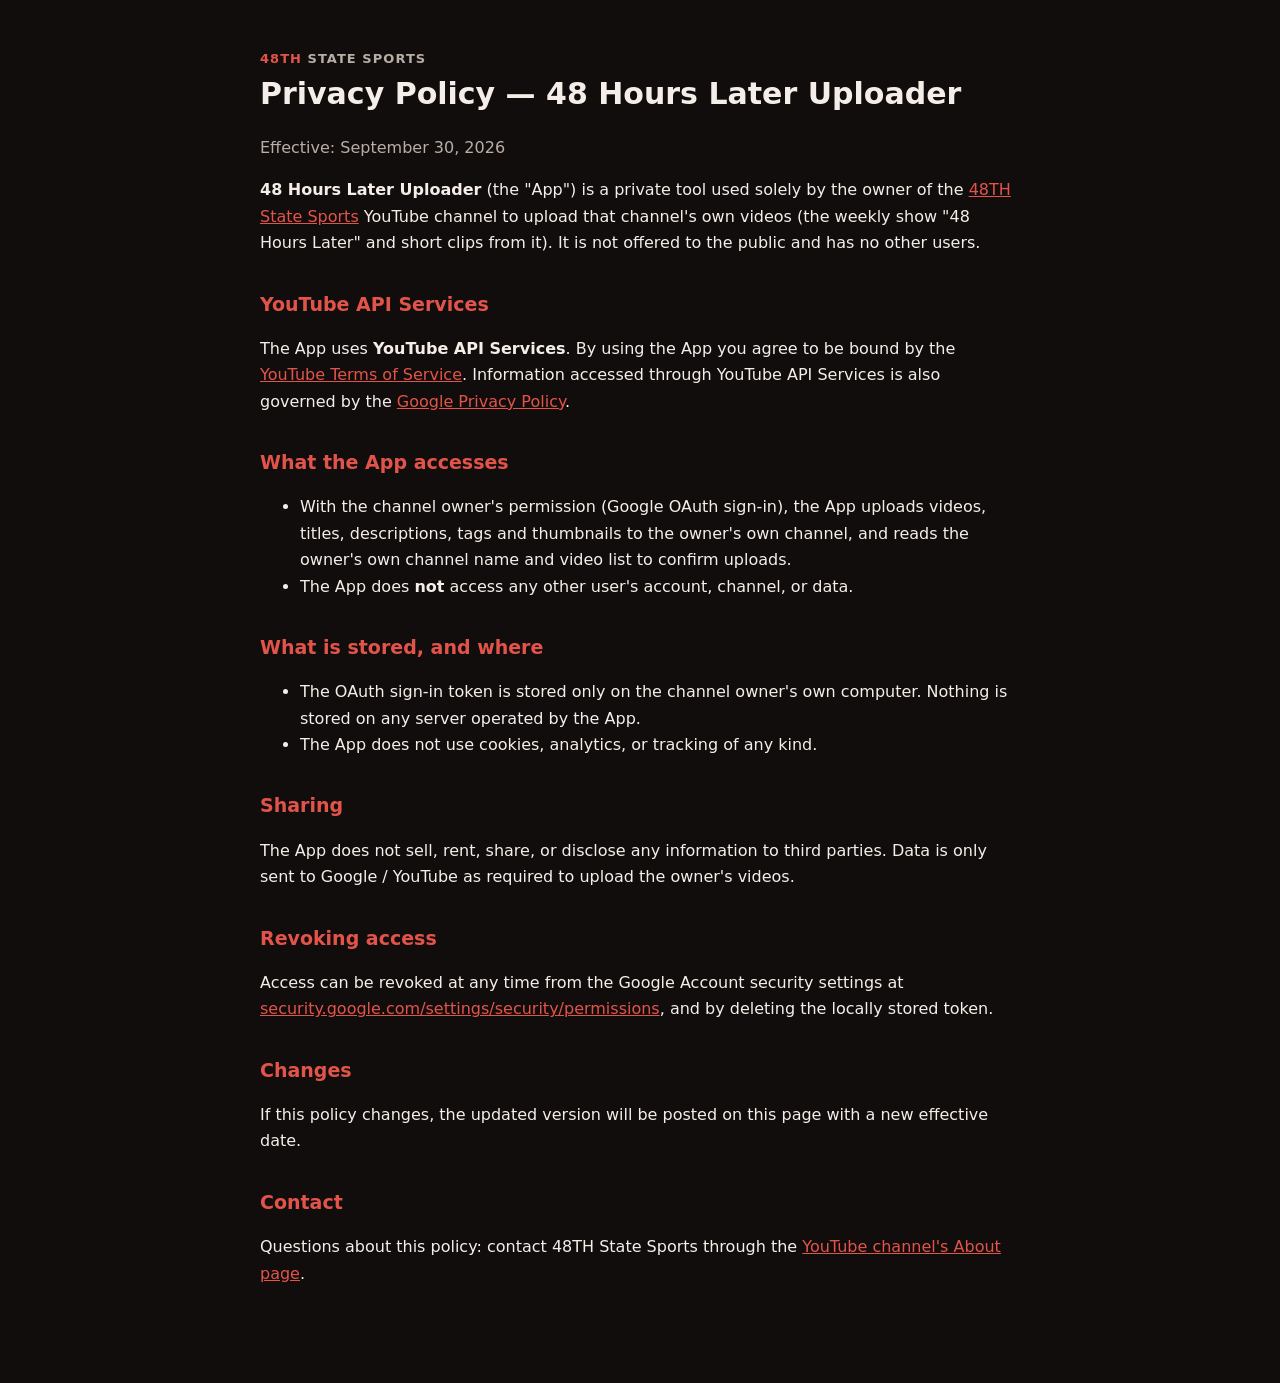
==== index.html @ c8155c9b "Privacy policy for the 48 Hours Later Uploader (YouTube API audit) Co-Authored-By: Claude Opus 5.5 <" ====
<!doctype html><html lang="en"><head><meta charset="utf-8"><meta name="viewport" content="width=device-width,initial-scale=1">
<title>48 Hours Later Uploader</title><meta http-equiv="refresh" content="0; url=privacy.html">
<style>body{background:#120d0d;color:#f5eee8;font:16px system-ui,sans-serif;padding:40px}a{color:#e2544a}</style></head>
<body><p>48 Hours Later Uploader — a private upload tool for the 48TH State Sports channel. <a href="privacy.html">Privacy Policy</a></p></body></html>
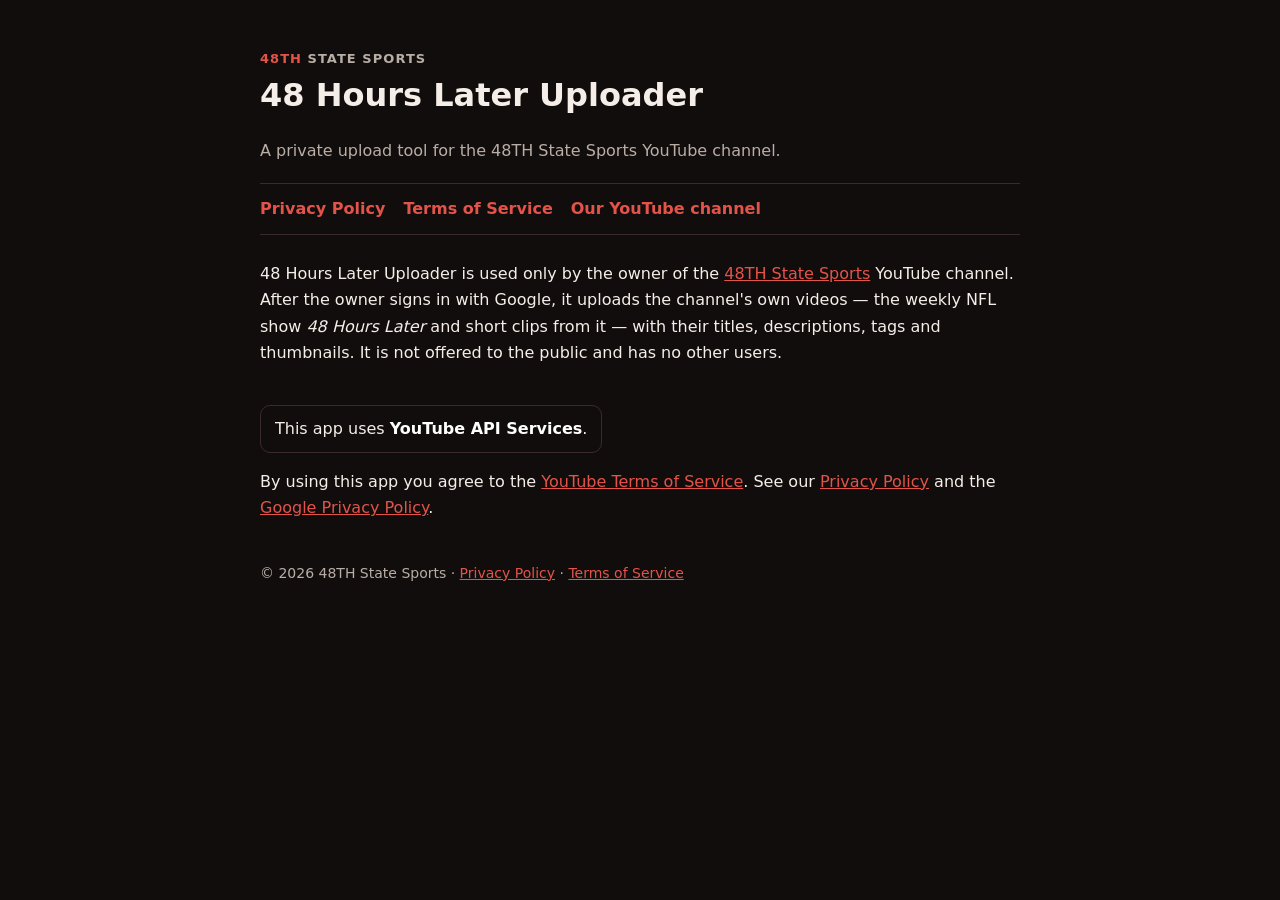
==== commit 14306086: "Add homepage with YouTube API Services notice, Terms of Service, deletion info Co-Authored-By: Claud" ====
--- a/index.html
+++ b/index.html
@@ -1,4 +1,16 @@
 <!doctype html><html lang="en"><head><meta charset="utf-8"><meta name="viewport" content="width=device-width,initial-scale=1">
-<title>48 Hours Later Uploader</title><meta http-equiv="refresh" content="0; url=privacy.html">
-<style>body{background:#120d0d;color:#f5eee8;font:16px system-ui,sans-serif;padding:40px}a{color:#e2544a}</style></head>
-<body><p>48 Hours Later Uploader — a private upload tool for the 48TH State Sports channel. <a href="privacy.html">Privacy Policy</a></p></body></html>
+<title>48 Hours Later Uploader</title><link rel="stylesheet" href="style.css"></head><body><main>
+<div class="brand"><b>48TH</b> STATE SPORTS</div>
+<h1>48 Hours Later Uploader</h1>
+<p class="muted">A private upload tool for the 48TH State Sports YouTube channel.</p>
+<nav><a href="privacy.html">Privacy Policy</a><a href="terms.html">Terms of Service</a>
+<a href="https://www.youtube.com/channel/UCL91Z5i6lL-nZzftw2aNnkQ">Our YouTube channel</a></nav>
+<p>48 Hours Later Uploader is used only by the owner of the
+<a href="https://www.youtube.com/channel/UCL91Z5i6lL-nZzftw2aNnkQ">48TH State Sports</a> YouTube channel. After the owner
+signs in with Google, it uploads the channel's own videos — the weekly NFL show <em>48 Hours Later</em> and short clips
+from it — with their titles, descriptions, tags and thumbnails. It is not offered to the public and has no other users.</p>
+<div class="yt"><span>This app uses <b>YouTube API Services</b>.</span></div>
+<p>By using this app you agree to the <a href="https://www.youtube.com/t/terms">YouTube Terms of Service</a>.
+See our <a href="privacy.html">Privacy Policy</a> and the <a href="https://policies.google.com/privacy">Google Privacy Policy</a>.</p>
+<footer>© 2026 48TH State Sports · <a href="privacy.html">Privacy Policy</a> · <a href="terms.html">Terms of Service</a></footer>
+</main></body></html>
--- a/style.css
+++ b/style.css
@@ -0,0 +1,11 @@
+:root{--bg:#120d0d;--fg:#f5eee8;--muted:#b9aea6;--accent:#e2544a}
+body{margin:0;background:var(--bg);color:var(--fg);font:16px/1.65 system-ui,-apple-system,Segoe UI,Roboto,sans-serif}
+main{max-width:760px;margin:0 auto;padding:48px 20px 80px}
+h1{font-size:32px;margin:0 0 6px}h2{font-size:19px;margin:30px 0 6px;color:var(--accent)}
+a{color:var(--accent)}.muted{color:var(--muted)}
+.brand{letter-spacing:.08em;font-weight:800;font-size:13px;color:var(--muted)}.brand b{color:var(--accent)}
+nav{display:flex;gap:18px;flex-wrap:wrap;margin:18px 0 26px;padding:12px 0;border-top:1px solid #3a2b28;border-bottom:1px solid #3a2b28}
+nav a{font-weight:700;text-decoration:none}
+.yt{display:inline-flex;align-items:center;gap:10px;margin-top:22px;padding:10px 14px;border:1px solid #3a2b28;border-radius:10px}
+.yt b{color:#fff}
+footer{margin-top:40px;font-size:14px;color:var(--muted)}
